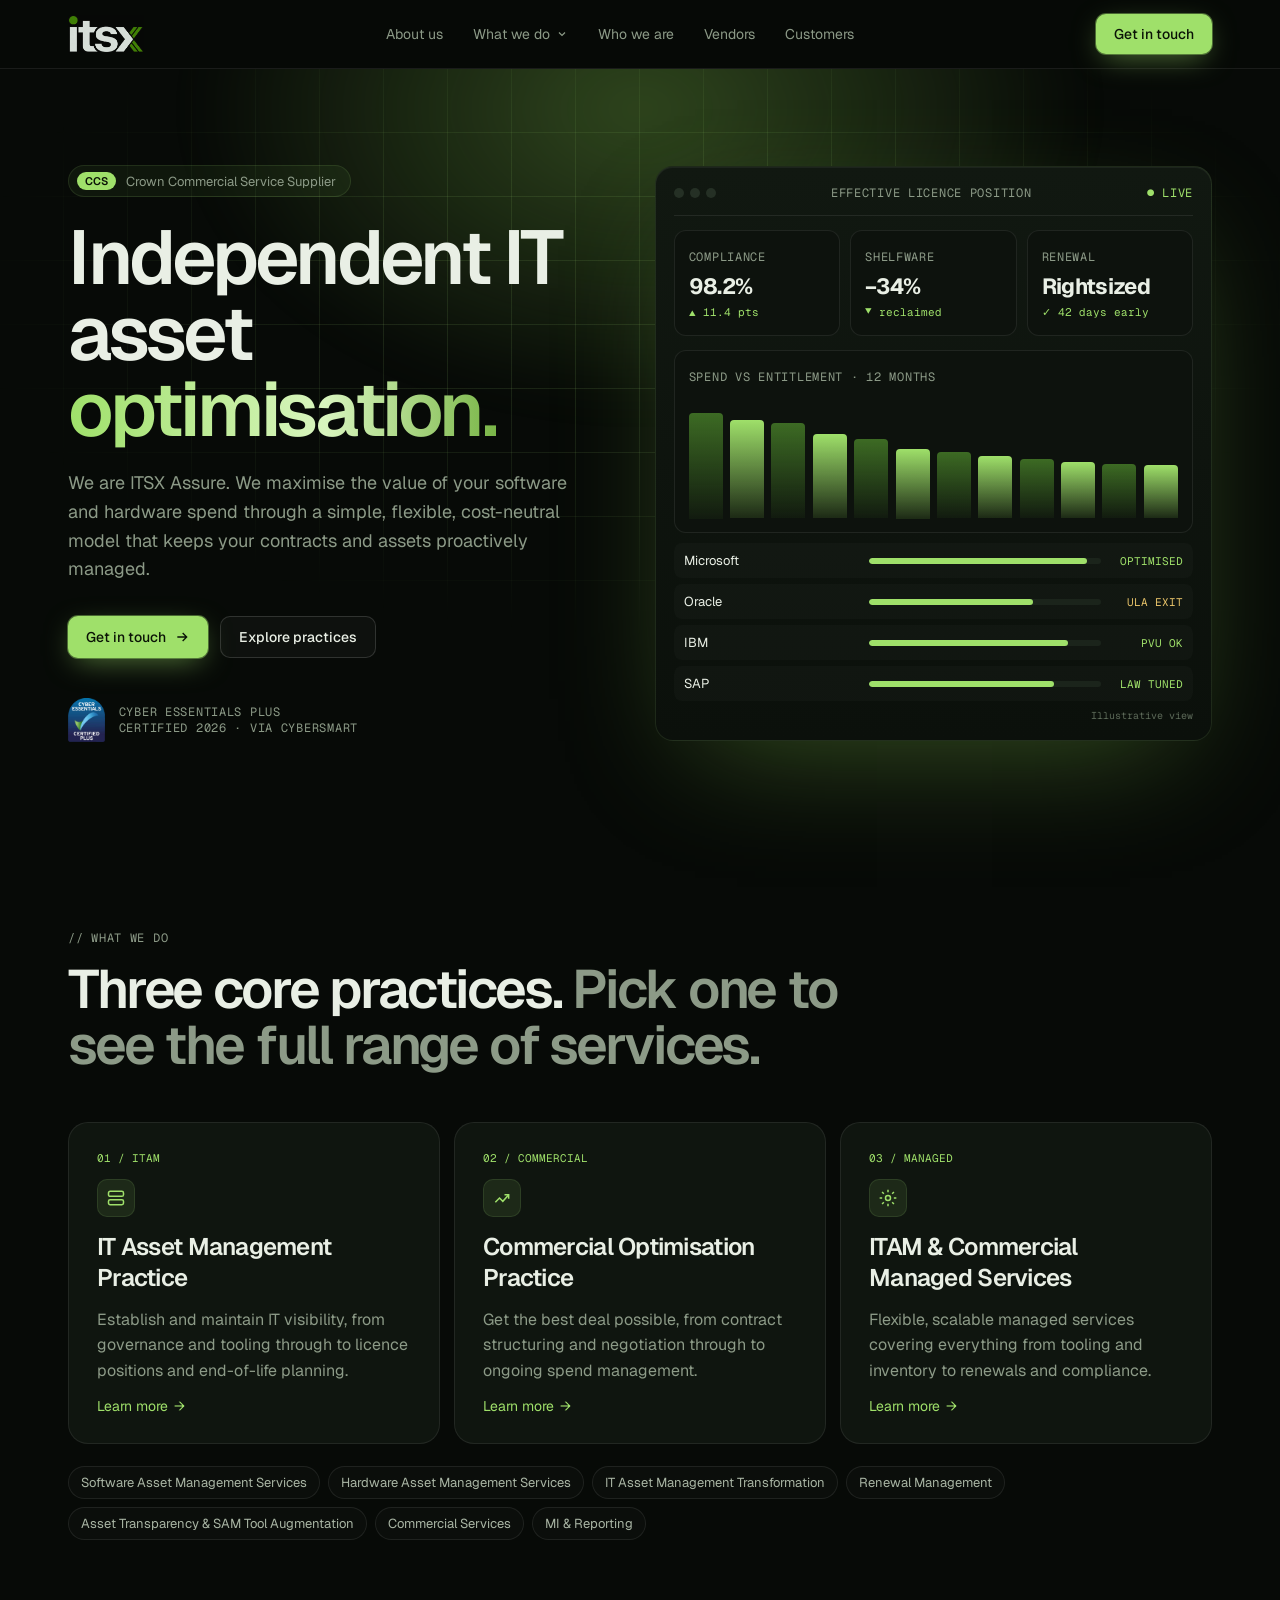
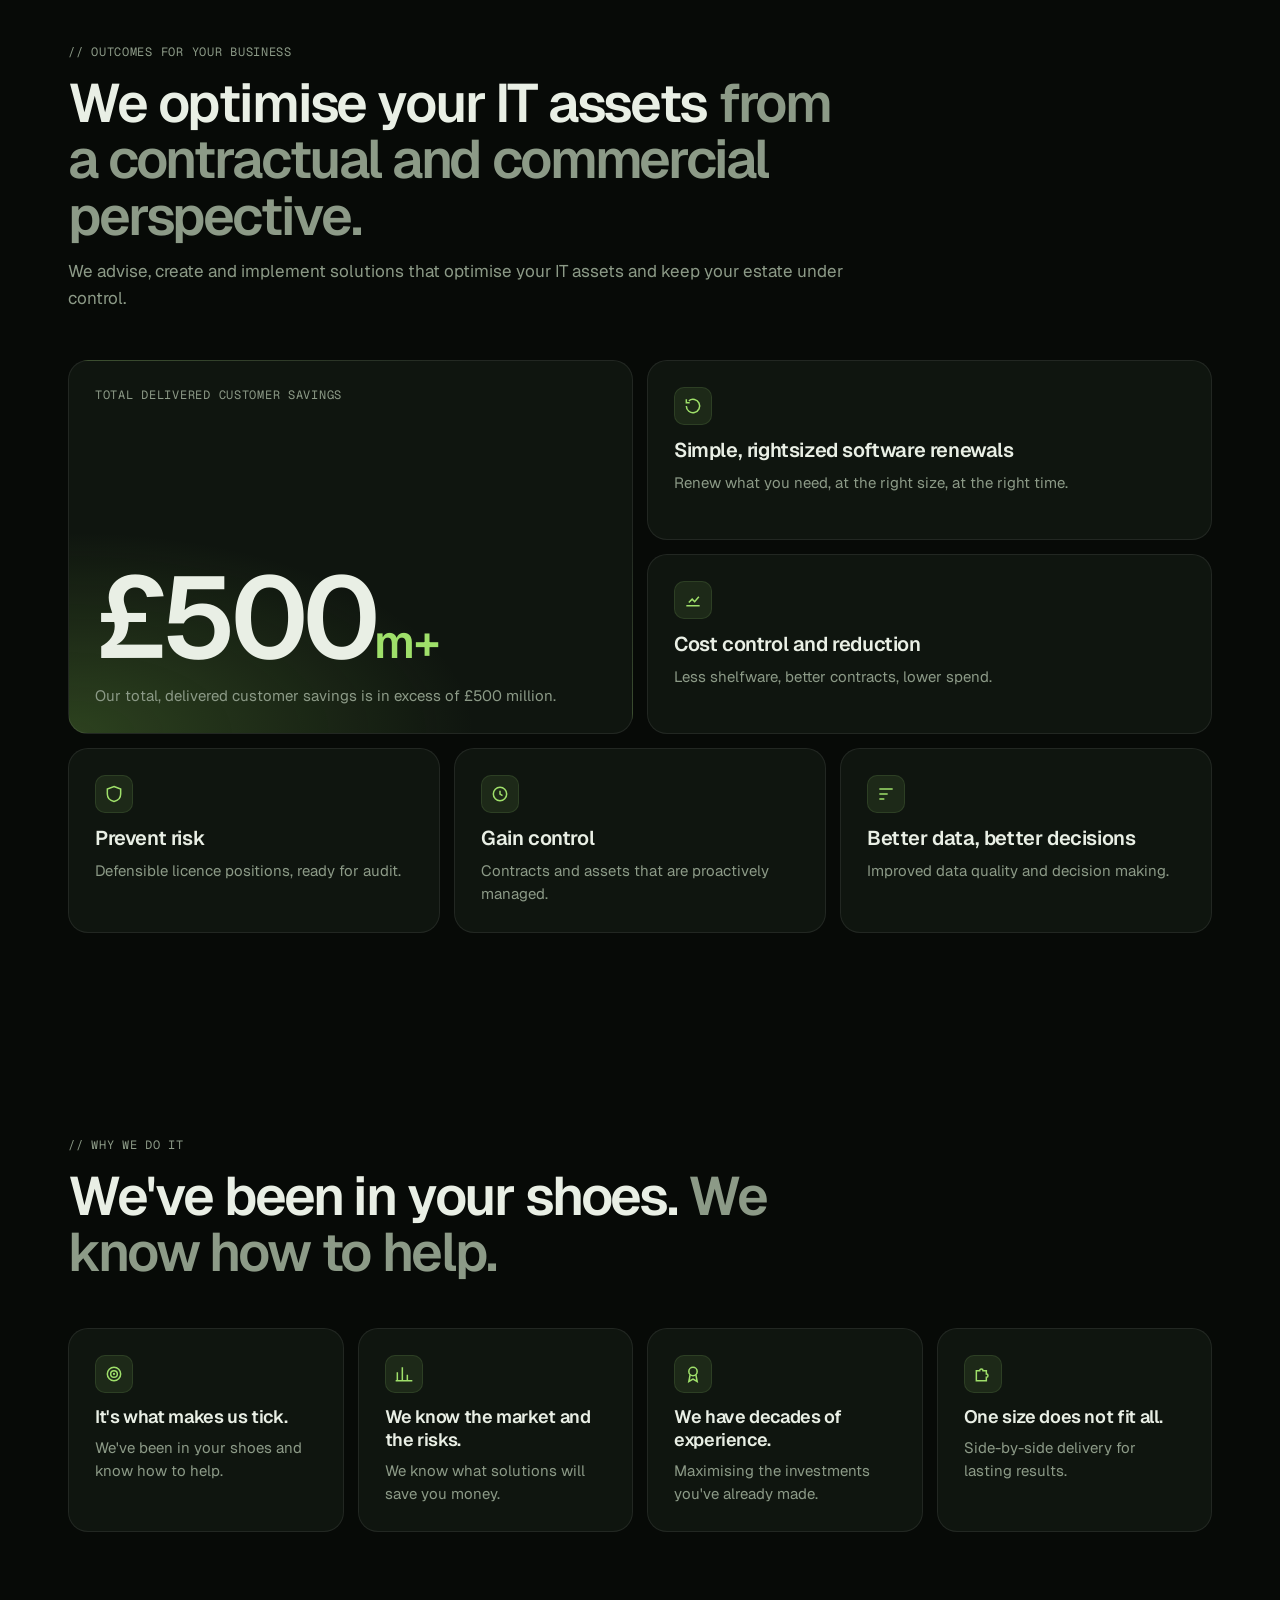
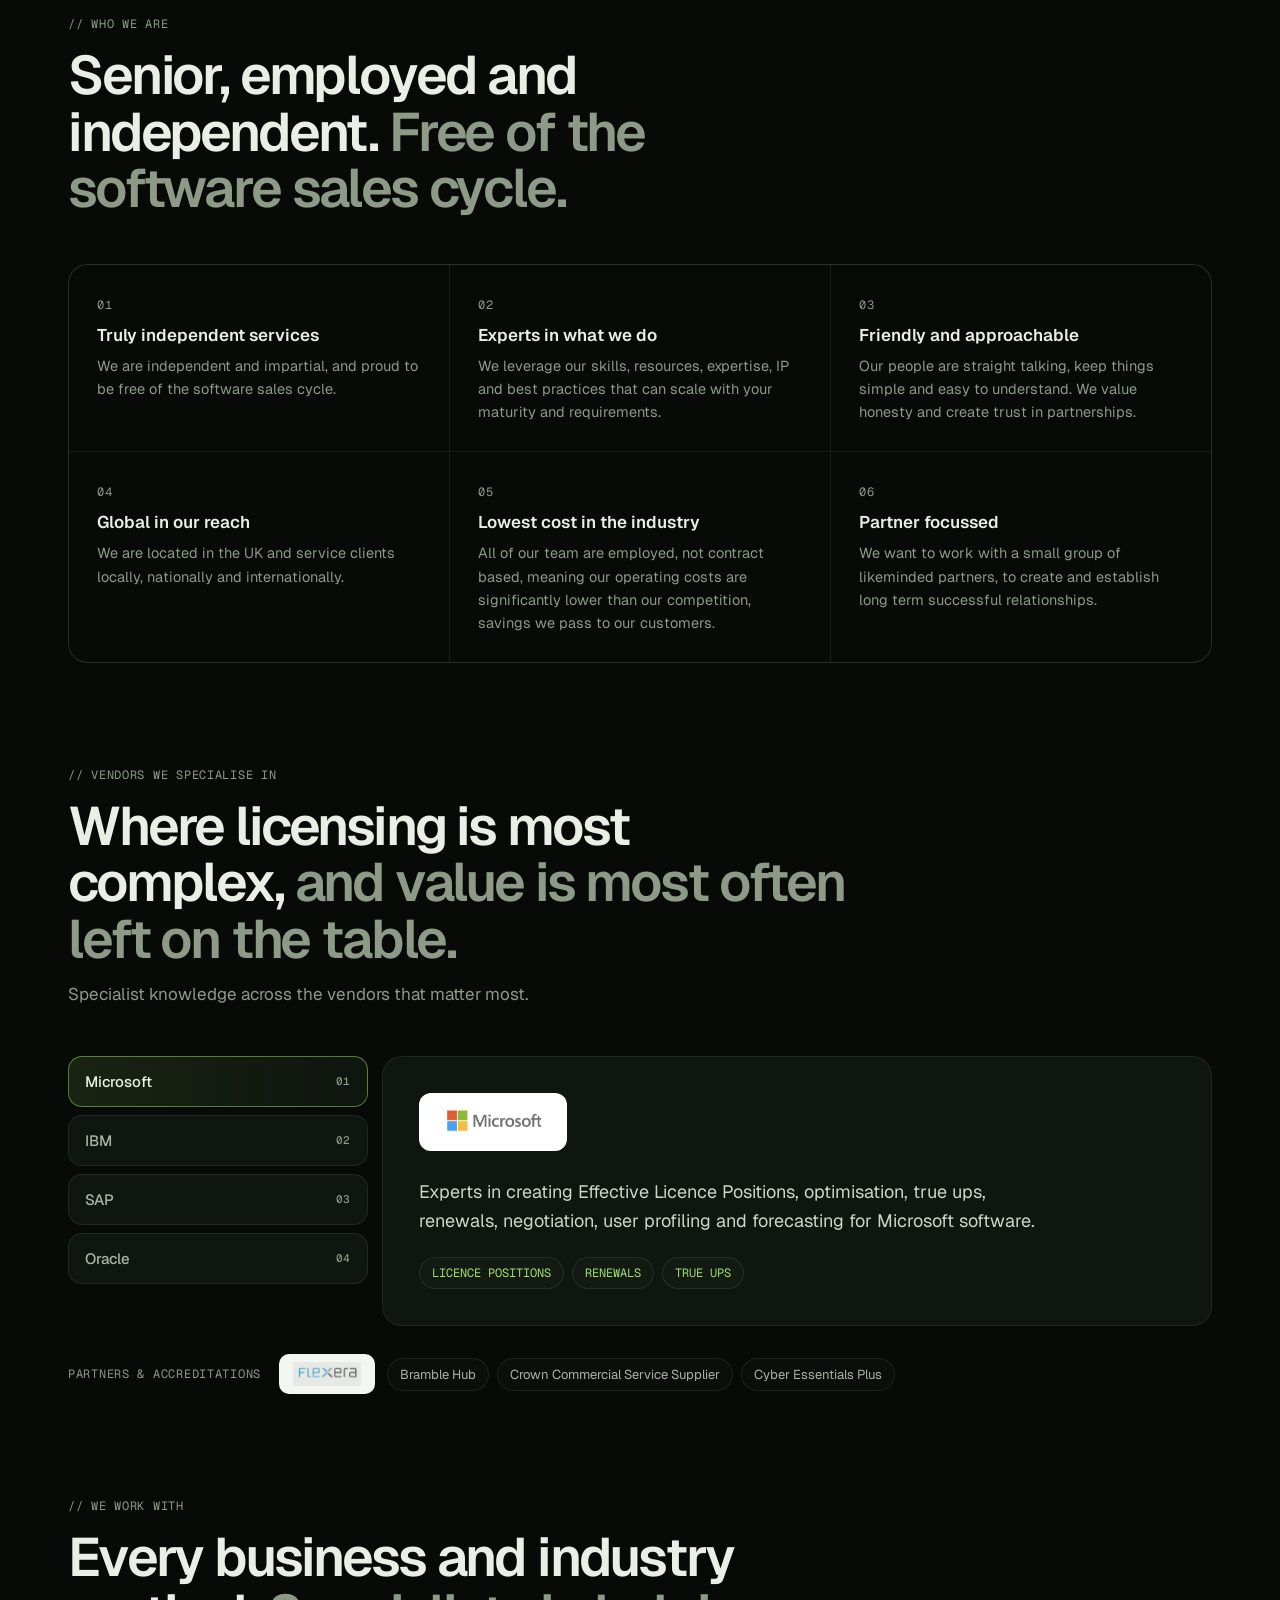
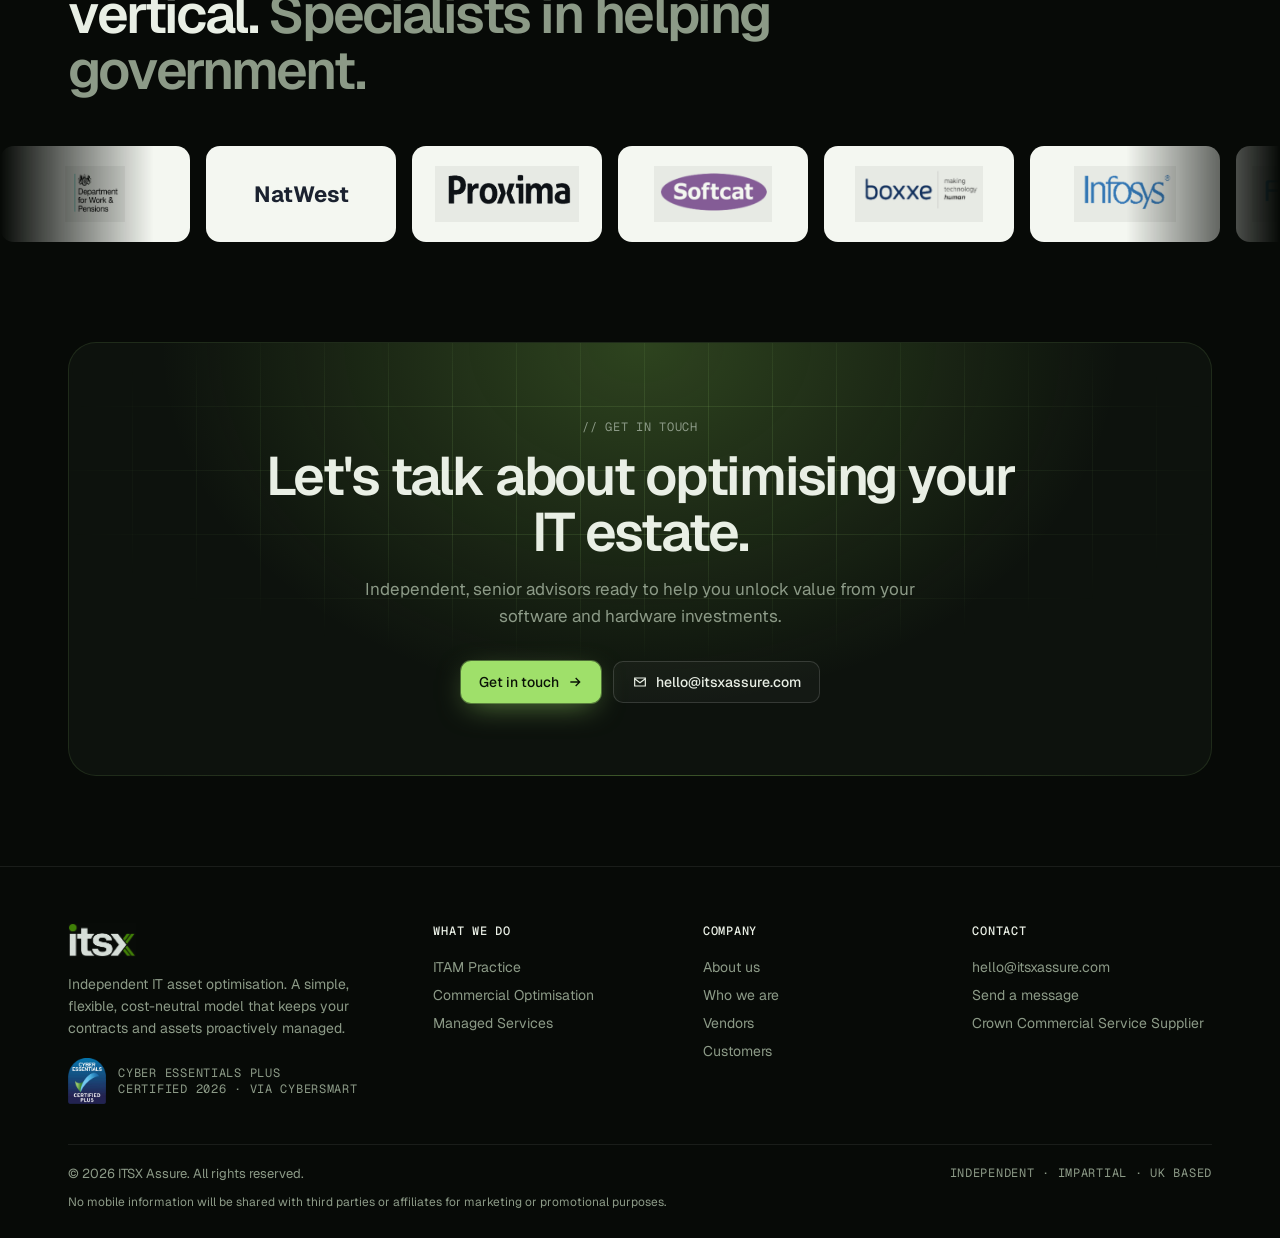
==== index.html @ bea18414 "Initial commit: ITSX Assure Console-themed website Static site (home, Commercial Optimisation, ITAM " ====
<!DOCTYPE html>
<html lang="en">
<head>
<meta charset="utf-8">
<meta name="viewport" content="width=device-width, initial-scale=1">
<title>ITSX Assure | Independent IT asset optimisation</title>
<meta name="description" content="ITSX Assure maximises the value of your software and hardware spend through a simple, flexible, cost-neutral model.">
<meta name="theme-color" content="#070a07">
<link rel="icon" type="image/png" href="assets/favicon.png">
<link rel="preconnect" href="https://fonts.googleapis.com">
<link rel="preconnect" href="https://fonts.gstatic.com" crossorigin>
<link href="https://fonts.googleapis.com/css2?family=Geist:wght@300;400;500;600;700&family=Geist+Mono:wght@400;500&display=swap" rel="stylesheet">
<link rel="stylesheet" href="styles.css">
<script src="site.js"></script>
</head>
<body>
<header class="nav"><div class="wrap">
  <a href="index.html" aria-label="ITSX Assure home"><img class="logo-dark" src="assets/itsx-logo.png" alt="ITSX Assure"></a>
  <nav class="menu" aria-label="Main">
    <a href="#about">About us</a>
    <div class="dd"><button aria-haspopup="true">What we do <svg viewBox="0 0 24 24" fill="none" stroke="currentColor" stroke-width="2.4"><path d="m6 9 6 6 6-6"/></svg></button><div class="dd-panel"><a href="itam-practice.html"><div class="ico"><svg viewBox="0 0 24 24" fill="none" stroke="currentColor" stroke-width="1.8"><rect x="3" y="4" width="18" height="6" rx="2"/><rect x="3" y="14" width="18" height="6" rx="2"/><path d="M7 7h.01M7 17h.01"/></svg></div><span><b>IT Asset Management Practice</b><small>Establish and maintain IT visibility, from governance and tooling through to licence positions and end-of-life planning.</small></span></a><a href="commercial-optimisation.html"><div class="ico"><svg viewBox="0 0 24 24" fill="none" stroke="currentColor" stroke-width="1.8"><path d="M4 17l5-5 4 4 7-8"/><path d="M15 8h5v5"/></svg></div><span><b>Commercial Optimisation Practice</b><small>Get the best deal possible, from contract structuring and negotiation through to ongoing spend management.</small></span></a><a href="managed-services.html"><div class="ico"><svg viewBox="0 0 24 24" fill="none" stroke="currentColor" stroke-width="1.8"><circle cx="12" cy="12" r="3"/><path d="M12 2v3M12 19v3M2 12h3M19 12h3M4.9 4.9l2.1 2.1M17 17l2.1 2.1M4.9 19.1L7 17M17 7l2.1-2.1"/></svg></div><span><b>ITAM & Commercial Managed Services</b><small>Flexible, scalable managed services covering everything from tooling and inventory to renewals and compliance.</small></span></a></div></div>
    <a href="#who">Who we are</a>
    <a href="#vendors">Vendors</a>
    <a href="#customers">Customers</a>
  </nav>
  <div class="nav-right">
    <a class="btn btn-primary" href="#contact" data-contact>Get in touch</a>
    <button class="burger" aria-label="Open menu" aria-expanded="false"><svg viewBox="0 0 24 24" fill="none" stroke="currentColor" stroke-width="2"><path d="M4 6h16M4 12h16M4 18h16"/></svg></button>
  </div>
</div>
<div class="mobile-menu">
  <a href="#about">About us</a>
  <a href="#what">What we do</a>
  <a class="sub" href="itam-practice.html">↳ ITAM Practice</a>
  <a class="sub" href="commercial-optimisation.html">↳ Commercial Optimisation</a>
  <a class="sub" href="managed-services.html">↳ Managed Services</a>
  <a href="#who">Who we are</a>
  <a href="#vendors">Vendors</a>
  <a href="#customers">Customers</a>
  <a class="btn btn-primary" href="#contact" data-contact>Get in touch</a>
</div>
</header>

<div class="hero" id="top">
  <div class="backdrop"><div class="glow"></div></div>
  <div class="wrap">
    <div>
      <span class="pill rv"><b>CCS</b> Crown Commercial Service Supplier</span>
      <h1 class="rv">Independent IT asset <span class="grad">optimisation.</span></h1>
      <p class="lede rv">We are ITSX Assure. We maximise the value of your software and hardware spend through a simple, flexible, cost-neutral model that keeps your contracts and assets proactively managed.</p>
      <div class="actions rv"><a class="btn btn-primary" href="#contact" data-contact>Get in touch <svg viewBox="0 0 24 24" fill="none" stroke="currentColor" stroke-width="2"><path d="M5 12h14M13 6l6 6-6 6"/></svg></a><a class="btn btn-ghost" href="#what">Explore practices</a></div>
      <div class="trust rv"><img src="assets/cyber-essentials-plus.png" alt="Cyber Essentials Plus"><span class="mono">Cyber Essentials Plus<br>Certified 2026 · via CyberSmart</span></div>
    </div>
    <div class="dash rv" role="img" aria-label="Illustrative licence position dashboard">
      <div class="dash-top"><div class="dots"><i></i><i></i><i></i></div><span class="mono">Effective licence position</span><span class="mono lime">● live</span></div>
      <div class="kpis">
        <div class="kpi"><span class="mono">Compliance</span><strong>98.2%</strong><em>▲ 11.4 pts</em></div>
        <div class="kpi"><span class="mono">Shelfware</span><strong>−34%</strong><em>▼ reclaimed</em></div>
        <div class="kpi"><span class="mono">Renewal</span><strong>Rightsized</strong><em>✓ 42 days early</em></div>
      </div>
      <div class="chart"><span class="mono">Spend vs entitlement · 12 months</span><div class="bars"><span style="height:88%;animation-delay:0s"></span><span style="height:82%;animation-delay:0.05s"></span><span style="height:79%;animation-delay:0.1s"></span><span style="height:70%;animation-delay:0.15000000000000002s"></span><span style="height:66%;animation-delay:0.2s"></span><span style="height:58%;animation-delay:0.25s"></span><span style="height:55%;animation-delay:0.30000000000000004s"></span><span style="height:52%;animation-delay:0.35000000000000003s"></span><span style="height:49%;animation-delay:0.4s"></span><span style="height:47%;animation-delay:0.45s"></span><span style="height:45%;animation-delay:0.5s"></span><span style="height:44%;animation-delay:0.55s"></span></div></div>
      <div class="rows">
        <div class="row"><span>Microsoft</span><div class="meter"><i style="width:94%"></i></div><span class="st">OPTIMISED</span></div>
        <div class="row"><span>Oracle</span><div class="meter"><i style="width:71%"></i></div><span class="st w">ULA EXIT</span></div>
        <div class="row"><span>IBM</span><div class="meter"><i style="width:86%"></i></div><span class="st">PVU OK</span></div>
        <div class="row"><span>SAP</span><div class="meter"><i style="width:80%"></i></div><span class="st">LAW TUNED</span></div>
      </div>
      <div class="illus">Illustrative view</div>
    </div>
  </div>
</div>

<section id="what"><div class="wrap">
  <div class="sec-title rv"><span class="mono">// What we do</span><h2>Three core practices. <span>Pick one to see the full range of services.</span></h2></div>
  <div class="practices">
    <a class="pr spot rv" href="itam-practice.html"><span class="tag">01 / ITAM</span><div class="ico"><svg viewBox="0 0 24 24" fill="none" stroke="currentColor" stroke-width="1.8"><rect x="3" y="4" width="18" height="6" rx="2"/><rect x="3" y="14" width="18" height="6" rx="2"/><path d="M7 7h.01M7 17h.01"/></svg></div><h3>IT Asset Management Practice</h3><p>Establish and maintain IT visibility, from governance and tooling through to licence positions and end-of-life planning.</p><span class="more">Learn more <i>→</i></span></a>
    <a class="pr spot rv" href="commercial-optimisation.html"><span class="tag">02 / COMMERCIAL</span><div class="ico"><svg viewBox="0 0 24 24" fill="none" stroke="currentColor" stroke-width="1.8"><path d="M4 17l5-5 4 4 7-8"/><path d="M15 8h5v5"/></svg></div><h3>Commercial Optimisation Practice</h3><p>Get the best deal possible, from contract structuring and negotiation through to ongoing spend management.</p><span class="more">Learn more <i>→</i></span></a>
    <a class="pr spot rv" href="managed-services.html"><span class="tag">03 / MANAGED</span><div class="ico"><svg viewBox="0 0 24 24" fill="none" stroke="currentColor" stroke-width="1.8"><circle cx="12" cy="12" r="3"/><path d="M12 2v3M12 19v3M2 12h3M19 12h3M4.9 4.9l2.1 2.1M17 17l2.1 2.1M4.9 19.1L7 17M17 7l2.1-2.1"/></svg></div><h3>ITAM & Commercial Managed Services</h3><p>Flexible, scalable managed services covering everything from tooling and inventory to renewals and compliance.</p><span class="more">Learn more <i>→</i></span></a>
  </div>
  <div class="chips rv"><span>Software Asset Management Services</span><span>Hardware Asset Management Services</span><span>IT Asset Management Transformation</span><span>Renewal Management</span><span>Asset Transparency &amp; SAM Tool Augmentation</span><span>Commercial Services</span><span>MI &amp; Reporting</span></div>
</div></section>

<section id="about" style="padding-top:0"><div class="wrap">
  <div class="sec-title rv"><span class="mono">// Outcomes for your business</span><h2>We optimise your IT assets <span>from a contractual and commercial perspective.</span></h2><p>We advise, create and implement solutions that optimise your IT assets and keep your estate under control.</p></div>
  <div class="bento">
    <div class="b b-big spot rv"><span class="mono">Total delivered customer savings</span><div><div class="counter">£<span data-count="500">500</span><small>m+</small></div><p style="margin-top:14px">Our total, delivered customer savings is in excess of £500 million.</p></div></div>
    <div class="b b-3 spot rv"><div class="ico"><svg viewBox="0 0 24 24" fill="none" stroke="currentColor" stroke-width="1.8"><path d="M4 12a8 8 0 1 0 3-6.2"/><path d="M4 4v4h4"/></svg></div><h3>Simple, rightsized software renewals</h3><p>Renew what you need, at the right size, at the right time.</p></div>
    <div class="b b-3 spot rv"><div class="ico"><svg viewBox="0 0 24 24" fill="none" stroke="currentColor" stroke-width="1.8"><path d="M4 19h16"/><path d="M7 15l4-4 3 3 5-6"/></svg></div><h3>Cost control and reduction</h3><p>Less shelfware, better contracts, lower spend.</p></div>
    <div class="b b-2 spot rv"><div class="ico"><svg viewBox="0 0 24 24" fill="none" stroke="currentColor" stroke-width="1.8"><path d="M12 3l8 3v6c0 5-3.5 8-8 9-4.5-1-8-4-8-9V6z"/></svg></div><h3>Prevent risk</h3><p>Defensible licence positions, ready for audit.</p></div>
    <div class="b b-2 spot rv"><div class="ico"><svg viewBox="0 0 24 24" fill="none" stroke="currentColor" stroke-width="1.8"><circle cx="12" cy="12" r="8"/><path d="M12 8v4l3 2"/></svg></div><h3>Gain control</h3><p>Contracts and assets that are proactively managed.</p></div>
    <div class="b b-2 spot rv"><div class="ico"><svg viewBox="0 0 24 24" fill="none" stroke="currentColor" stroke-width="1.8"><path d="M4 6h16M4 12h10M4 18h6"/></svg></div><h3>Better data, better decisions</h3><p>Improved data quality and decision making.</p></div>
  </div>
</div></section>

<section id="who"><div class="wrap">
  <div class="sec-title rv"><span class="mono">// Why we do it</span><h2>We've been in your shoes. <span>We know how to help.</span></h2></div>
  <div class="why">
    <div class="b spot rv"><div class="ico"><svg viewBox="0 0 24 24" fill="none" stroke="currentColor" stroke-width="1.8"><circle cx="12" cy="12" r="8"/><circle cx="12" cy="12" r="4"/><circle cx="12" cy="12" r=".5"/></svg></div><h3>It's what makes us tick.</h3><p>We've been in your shoes and know how to help.</p></div>
    <div class="b spot rv"><div class="ico"><svg viewBox="0 0 24 24" fill="none" stroke="currentColor" stroke-width="1.8"><path d="M4 20V10M10 20V4M16 20v-7M22 20H2"/></svg></div><h3>We know the market and the risks.</h3><p>We know what solutions will save you money.</p></div>
    <div class="b spot rv"><div class="ico"><svg viewBox="0 0 24 24" fill="none" stroke="currentColor" stroke-width="1.8"><circle cx="12" cy="9" r="5"/><path d="M8.5 13 7 21l5-3 5 3-1.5-8"/></svg></div><h3>We have decades of experience.</h3><p>Maximising the investments you've already made.</p></div>
    <div class="b spot rv"><div class="ico"><svg viewBox="0 0 24 24" fill="none" stroke="currentColor" stroke-width="1.8"><path d="M4 8h4a2 2 0 1 1 4 0h4v4a2 2 0 1 1 0 4v4H4z"/></svg></div><h3>One size does not fit all.</h3><p>Side-by-side delivery for lasting results.</p></div>
  </div>
  <div class="sec-title rv" style="margin-top:80px"><span class="mono">// Who we are</span><h2>Senior, employed and independent. <span>Free of the software sales cycle.</span></h2></div>
  <div class="who rv">
    <div><span class="mono">01</span><h3>Truly independent services</h3><p>We are independent and impartial, and proud to be free of the software sales cycle.</p></div>
    <div><span class="mono">02</span><h3>Experts in what we do</h3><p>We leverage our skills, resources, expertise, IP and best practices that can scale with your maturity and requirements.</p></div>
    <div><span class="mono">03</span><h3>Friendly and approachable</h3><p>Our people are straight talking, keep things simple and easy to understand. We value honesty and create trust in partnerships.</p></div>
    <div><span class="mono">04</span><h3>Global in our reach</h3><p>We are located in the UK and service clients locally, nationally and internationally.</p></div>
    <div><span class="mono">05</span><h3>Lowest cost in the industry</h3><p>All of our team are employed, not contract based, meaning our operating costs are significantly lower than our competition, savings we pass to our customers.</p></div>
    <div><span class="mono">06</span><h3>Partner focussed</h3><p>We want to work with a small group of likeminded partners, to create and establish long term successful relationships.</p></div>
  </div>
</div></section>

<section id="vendors" style="padding-top:0"><div class="wrap">
  <div class="sec-title rv"><span class="mono">// Vendors we specialise in</span><h2>Where licensing is most complex, <span>and value is most often left on the table.</span></h2><p>Specialist knowledge across the vendors that matter most.</p></div>
  <div class="tabs rv" data-tabs>
    <div class="tablist" role="tablist" aria-label="Vendors">
      <button class="tab" role="tab" aria-selected="true" tabindex="0" data-t="v-ms">Microsoft <span class="mono">01</span></button>
      <button class="tab" role="tab" aria-selected="false" tabindex="-1" data-t="v-ibm">IBM <span class="mono">02</span></button>
      <button class="tab" role="tab" aria-selected="false" tabindex="-1" data-t="v-sap">SAP <span class="mono">03</span></button>
      <button class="tab" role="tab" aria-selected="false" tabindex="-1" data-t="v-ora">Oracle <span class="mono">04</span></button>
    </div>
    <div>
      <div class="panel on" id="v-ms" role="tabpanel"><div class="vlogo"><img src="assets/logo-microsoft.png" alt="Microsoft"></div><p style="margin-top:22px">Experts in creating Effective Licence Positions, optimisation, true ups, renewals, negotiation, user profiling and forecasting for Microsoft software.</p><div class="chips code"><span>LICENCE POSITIONS</span><span>RENEWALS</span><span>TRUE UPS</span></div></div>
      <div class="panel" id="v-ibm" role="tabpanel"><div class="vlogo"><img src="assets/logo-ibm.png" alt="IBM"></div><p style="margin-top:22px">Renewals, ELA extensions, optimisations, licence positions and PVU / ILMT config &amp; bundling, backed by an ex-senior global IBM sales leader on staff.</p><div class="chips code"><span>RENEWALS</span><span>PVU / ILMT</span><span>LICENCE POSITIONS</span></div></div>
      <div class="panel" id="v-sap" role="tabpanel"><div class="vlogo"><img src="assets/logo-sap.png" alt="SAP"></div><p style="margin-top:22px">Yearly LAW tune up, manual and toolset based approaches, spend and deployment optimisation and user transaction profiling.</p><div class="chips code"><span>LAW TUNE UP</span><span>DEPLOYMENT OPTIMISATION</span></div></div>
      <div class="panel" id="v-ora" role="tabpanel"><div class="vlogo"><img src="assets/logo-oracle.png" alt="Oracle"></div><p style="margin-top:22px">Skilled across all Oracle products, not just databases. Script and toolset based collection options, as well as ULA exit planning and risk mitigation.</p><div class="chips code"><span>ULA EXIT PLANNING</span><span>RISK MITIGATION</span></div></div>
    </div>
  </div>
  <div class="partners rv"><span class="mono" style="margin-right:6px">Partners &amp; accreditations</span><span class="logo-chip"><img src="assets/cust-flexera.png" alt="Flexera"></span><span class="chips" style="margin:0"><span>Bramble Hub</span><span>Crown Commercial Service Supplier</span><span>Cyber Essentials Plus</span></span></div>
</div></section>

<section id="customers" style="padding-top:0">
  <div class="wrap"><div class="sec-title rv"><span class="mono">// We work with</span><h2>Every business and industry vertical. <span>Specialists in helping government.</span></h2></div></div>
  <div class="marquee" aria-label="Customers"><div class="mtrack"><div><img src="assets/cust-dwp.png" alt="DWP"></div><div><span class="word">NatWest</span></div><div><img src="assets/cust-proxima.png" alt="Proxima"></div><div><img src="assets/cust-softcat.png" alt="Softcat"></div><div><img src="assets/cust-boxxe.png" alt="Boxxe"></div><div><img src="assets/cust-infosys.png" alt="Infosys"></div><div><img src="assets/cust-flexera.png" alt="Flexera"></div><div><img src="assets/cust-dwp.png" alt=""></div><div><span class="word">NatWest</span></div><div><img src="assets/cust-proxima.png" alt=""></div><div><img src="assets/cust-softcat.png" alt=""></div><div><img src="assets/cust-boxxe.png" alt=""></div><div><img src="assets/cust-infosys.png" alt=""></div><div><img src="assets/cust-flexera.png" alt=""></div></div></div>
</section>

<div class="wrap"><div class="cta rv" id="contact">
  <div class="backdrop"></div>
  <div style="position:relative">
    <span class="mono">// Get in touch</span>
    <h2>Let's talk about optimising your IT estate.</h2>
    <p>Independent, senior advisors ready to help you unlock value from your software and hardware investments.</p>
    <div class="actions"><a class="btn btn-primary" href="#contact" data-contact>Get in touch <svg viewBox="0 0 24 24" fill="none" stroke="currentColor" stroke-width="2"><path d="M5 12h14M13 6l6 6-6 6"/></svg></a><a class="btn btn-ghost" href="mailto:hello@itsxassure.com"><svg viewBox="0 0 24 24" fill="none" stroke="currentColor" stroke-width="1.8"><path d="M4 6h16v12H4z"/><path d="m4 7 8 6 8-6"/></svg> hello@itsxassure.com</a></div>
  </div>
</div></div>
<footer><div class="wrap">
  <div class="foot">
    <div>
      <img class="logo-dark" src="assets/itsx-logo.png" alt="ITSX Assure" style="height:34px">
      <p>Independent IT asset optimisation. A simple, flexible, cost-neutral model that keeps your contracts and assets proactively managed.</p>
      <div class="cep"><img src="assets/cyber-essentials-plus.png" alt="Cyber Essentials Plus"><span class="mono">Cyber Essentials Plus<br>Certified 2026 · via CyberSmart</span></div>
    </div>
    <div><h4>What we do</h4><a href="itam-practice.html">ITAM Practice</a><a href="commercial-optimisation.html">Commercial Optimisation</a><a href="managed-services.html">Managed Services</a></div>
    <div><h4>Company</h4><a href="#about">About us</a><a href="#who">Who we are</a><a href="#vendors">Vendors</a><a href="#customers">Customers</a></div>
    <div><h4>Contact</h4><a href="mailto:hello@itsxassure.com">hello@itsxassure.com</a><a href="#contact" data-contact>Send a message</a><span style="display:block;padding:5px 0">Crown Commercial Service Supplier</span></div>
  </div>
  <div class="foot-bottom"><span>© 2026 ITSX Assure. All rights reserved.</span><span class="mono">Independent · Impartial · UK based</span></div>
  <p class="foot-note">No mobile information will be shared with third parties or affiliates for marketing or promotional purposes.</p>
</div></footer>

<div class="modal" id="contact-modal" role="dialog" aria-modal="true" aria-labelledby="contact-title">
  <div class="modal-box">
    <button class="x" data-close aria-label="Close">×</button>
    <span class="mono">// Get in touch</span>
    <h3 id="contact-title">Send us a message</h3>
    <p>We'll reply from hello@itsxassure.com.</p>
    <form novalidate>
      <label class="field"><span>Name</span><input name="name" type="text" autocomplete="name" required></label>
      <label class="field"><span>Email</span><input name="email" type="email" autocomplete="email" required></label>
      <label class="field"><span>Message</span><textarea name="message" required></textarea></label>
      <p class="form-error">Something went wrong sending your message. Please try again, or email us directly at <a href="mailto:hello@itsxassure.com">hello@itsxassure.com</a>.</p>
      <button class="btn btn-primary" type="submit" style="width:100%;justify-content:center;padding:14px">Send message</button>
    </form>
    <div class="sent"><div class="tick">✓</div><h3>Message sent</h3><p>Thanks, we've received your message and will reply from hello@itsxassure.com shortly.</p><button class="btn btn-ghost" data-close>Close</button></div>
  </div>
</div>
</body>
</html>
---- styles.css ----
/* ITSX Assure — Console theme */
:root{
  --bg:#070a07; --bg-2:#0d120d; --card:#0f150f; --card-2:#121a12;
  --line:rgba(160,220,120,.12); --line-2:rgba(255,255,255,.08); --line-3:rgba(255,255,255,.14);
  --text:#e9efe5; --muted:#8c9a87; --muted-2:#a9b5a4; --lime:#9fe06a; --green:#7ab648; --deep:#3d6b24; --amber:#e9c46a;
  --sans:'Geist',system-ui,sans-serif; --mono:'Geist Mono',ui-monospace,monospace;
  --radius:20px;
}
*{box-sizing:border-box}
html{scroll-behavior:smooth;scroll-padding-top:84px}
body{margin:0;background:var(--bg);color:var(--text);font-family:var(--sans);-webkit-font-smoothing:antialiased;overflow-x:hidden}
a{color:inherit;text-decoration:none}
img{max-width:100%}
button{font:inherit;color:inherit}
:focus-visible{outline:2px solid var(--lime);outline-offset:3px;border-radius:6px}
.wrap{max-width:1200px;margin:0 auto;padding:0 28px}
.mono{font-family:var(--mono);font-size:12px;letter-spacing:.06em;text-transform:uppercase;color:var(--muted)}
.lime{color:var(--lime)}
.logo-dark{height:38px;width:auto;display:block;filter:invert(1) hue-rotate(180deg) saturate(1.3);mix-blend-mode:screen}

/* ---------- backdrop ---------- */
.backdrop{position:absolute;inset:0;pointer-events:none;overflow:hidden;z-index:0}
.backdrop::before{content:"";position:absolute;inset:-1px;background-image:linear-gradient(var(--line) 1px,transparent 1px),linear-gradient(90deg,var(--line) 1px,transparent 1px);background-size:64px 64px;mask-image:radial-gradient(ellipse 70% 60% at 50% 30%,#000 30%,transparent 75%);-webkit-mask-image:radial-gradient(ellipse 70% 60% at 50% 30%,#000 30%,transparent 75%)}
.glow{position:absolute;width:900px;height:600px;left:50%;top:-260px;transform:translateX(-50%);background:radial-gradient(closest-side,rgba(122,182,72,.35),transparent);filter:blur(20px)}

/* ---------- nav ---------- */
header.nav{position:sticky;top:0;z-index:60;backdrop-filter:blur(14px);-webkit-backdrop-filter:blur(14px);background:rgba(7,10,7,.72);border-bottom:1px solid var(--line-2)}
header.nav .wrap{display:flex;align-items:center;justify-content:space-between;height:68px;gap:20px}
.menu{display:flex;gap:4px;font-size:14px;color:var(--muted);align-items:center}
.menu>a,.dd>button{padding:8px 13px;border-radius:9px;transition:.2s;background:none;border:0;cursor:pointer;color:var(--muted);font-size:14px;display:flex;align-items:center;gap:6px}
.menu>a:hover,.dd>button:hover,.menu>a.active,.dd.active>button{color:var(--text);background:rgba(255,255,255,.04)}
.dd{position:relative}
.dd>button svg{width:12px;height:12px;transition:transform .2s}
.dd:hover>button svg,.dd:focus-within>button svg{transform:rotate(180deg)}
.dd-panel{position:absolute;top:calc(100% + 8px);left:50%;transform:translate(-50%,6px);width:360px;background:#0c120c;border:1px solid var(--line-3);border-radius:16px;padding:8px;opacity:0;visibility:hidden;transition:.2s;box-shadow:0 30px 60px -20px rgba(0,0,0,.7)}
.dd-panel::before{content:"";position:absolute;left:0;right:0;top:-10px;height:10px}
.dd:hover .dd-panel,.dd:focus-within .dd-panel{opacity:1;visibility:visible;transform:translate(-50%,0)}
.dd-panel a{display:flex;gap:12px;padding:12px;border-radius:10px;transition:.15s}
.dd-panel a:hover{background:rgba(159,224,106,.07)}
.dd-panel b{display:block;color:var(--text);font-weight:500;font-size:14px}
.dd-panel small{display:block;color:var(--muted);font-size:12.5px;line-height:1.45;margin-top:3px}
.dd-panel .ico{flex:0 0 auto}
.nav-right{display:flex;gap:10px;align-items:center}
.burger{display:none;width:42px;height:42px;border-radius:10px;border:1px solid var(--line-3);background:rgba(255,255,255,.03);cursor:pointer;place-items:center}
.burger svg{width:20px;height:20px}
.mobile-menu{display:none;border-top:1px solid var(--line-2);padding:10px 16px 18px}
.mobile-menu a{display:block;padding:13px 6px;border-bottom:1px solid var(--line-2);color:var(--muted-2)}
.mobile-menu a.sub{padding-left:20px;font-size:14px}
.mobile-menu .btn{margin-top:14px;width:100%;justify-content:center;border-bottom:0}
header.nav.open .mobile-menu{display:block}

/* ---------- buttons ---------- */
.btn{display:inline-flex;align-items:center;gap:8px;padding:11px 18px;border-radius:10px;font-weight:500;font-size:14px;transition:.2s;cursor:pointer;border:0}
.btn-primary{background:var(--lime);color:#0a1206;box-shadow:0 0 0 1px rgba(159,224,106,.4),0 8px 30px -8px rgba(159,224,106,.6)}
.btn-primary:hover{background:#b6f087}
.btn-ghost{border:1px solid var(--line-3);background:rgba(255,255,255,.03);color:var(--text)}
.btn-ghost:hover{border-color:rgba(159,224,106,.5)}
.btn svg{width:16px;height:16px}

/* ---------- hero ---------- */
.hero{position:relative;padding:96px 0 84px}
.hero .wrap{position:relative;z-index:1;display:grid;grid-template-columns:1fr 1.05fr;gap:56px;align-items:center}
.hero .wrap>*{min-width:0}
.pill{display:inline-flex;align-items:center;gap:10px;border:1px solid var(--line);background:rgba(159,224,106,.06);border-radius:99px;padding:6px 14px 6px 8px;font-size:13px;color:var(--muted)}
.pill b{background:var(--lime);color:#0a1206;border-radius:99px;padding:2px 8px;font-size:11px;font-weight:600}
h1{font-size:clamp(42px,6vw,76px);line-height:1;letter-spacing:-.045em;font-weight:600;margin:22px 0 22px}
.grad{background:linear-gradient(90deg,var(--lime),#d8f5be 60%,var(--green));-webkit-background-clip:text;background-clip:text;color:transparent}
.lede{font-size:18px;line-height:1.6;color:var(--muted);max-width:540px;margin:0 0 32px}
.actions{display:flex;gap:12px;flex-wrap:wrap}
.trust{display:flex;gap:14px;align-items:center;margin-top:40px;flex-wrap:wrap}
.trust img{height:44px}
.crumbs{display:flex;gap:8px;align-items:center;font-family:var(--mono);font-size:12px;color:var(--muted);text-transform:uppercase;letter-spacing:.06em}
.crumbs a:hover{color:var(--lime)}
.crumbs span{opacity:.5}

/* ---------- dashboard / panel mock ---------- */
.dash{background:linear-gradient(180deg,#111811,#0b100b);border:1px solid var(--line);border-radius:18px;padding:18px;box-shadow:0 40px 120px -40px rgba(122,182,72,.45),inset 0 1px 0 rgba(255,255,255,.05);transform:perspective(1400px) rotateY(-6deg) rotateX(3deg);transition:transform .6s}
.dash:hover{transform:none}
.dash-top{display:flex;align-items:center;justify-content:space-between;gap:10px;padding-bottom:14px;border-bottom:1px solid var(--line-2)}
.dots{display:flex;gap:6px} .dots i{width:10px;height:10px;border-radius:50%;background:#253025}
.kpis{display:grid;grid-template-columns:repeat(3,1fr);gap:10px;margin:14px 0}
.kpi{background:var(--bg-2);border:1px solid var(--line-2);border-radius:12px;padding:14px;min-width:0}
.kpi strong{display:block;font-size:22px;letter-spacing:-.03em;margin-top:6px}
.kpi em{font-style:normal;font-family:var(--mono);font-size:11px;color:var(--lime)}
.chart{background:var(--bg-2);border:1px solid var(--line-2);border-radius:12px;padding:14px}
.bars{display:flex;align-items:flex-end;gap:7px;height:120px;margin-top:12px}
.bars span{flex:1;border-radius:4px 4px 0 0;background:linear-gradient(180deg,var(--lime),rgba(122,182,72,.15));transform-origin:bottom;animation:grow 1.4s cubic-bezier(.2,.8,.2,1) both}
.bars span:nth-child(odd){background:linear-gradient(180deg,#3d6b24,rgba(61,107,36,.1))}
@keyframes grow{from{transform:scaleY(0)}}
.rows{margin-top:10px;display:grid;gap:6px}
.row{display:grid;grid-template-columns:minmax(80px,1.2fr) 1.6fr minmax(70px,auto);gap:12px;align-items:center;font-size:13px;padding:9px 10px;border-radius:8px;background:rgba(255,255,255,.02)}
.meter{height:6px;border-radius:9px;background:#1b241b;overflow:hidden} .meter i{display:block;height:100%;background:var(--lime);border-radius:9px;transform-origin:left;animation:fill 1.6s cubic-bezier(.2,.8,.2,1) both}
@keyframes fill{from{transform:scaleX(0)}}
.st{font-family:var(--mono);font-size:11px;text-align:right;color:var(--lime)} .st.w{color:var(--amber)}
.illus{font-family:var(--mono);font-size:10px;color:#5d6a59;text-align:right;margin-top:8px}

/* ---------- sections ---------- */
section{padding:100px 0;position:relative}
.sec-title{max-width:780px;margin-bottom:48px}
h2{font-size:clamp(32px,4.4vw,54px);letter-spacing:-.04em;line-height:1.04;font-weight:600;margin:14px 0 14px}
h2 span{color:var(--muted)}
.sec-title p{color:var(--muted);font-size:17px;line-height:1.6;margin:0}

/* bento */
.bento{display:grid;grid-template-columns:repeat(6,1fr);grid-auto-rows:minmax(180px,auto);gap:14px}
.b{position:relative;background:var(--card);border:1px solid var(--line-2);border-radius:var(--radius);padding:26px;overflow:hidden;transition:border-color .3s}
.b:hover{border-color:rgba(159,224,106,.35)}
.spot::after{content:"";position:absolute;inset:0;background:radial-gradient(400px circle at var(--mx,50%) var(--my,0%),rgba(159,224,106,.10),transparent 40%);opacity:0;transition:opacity .3s;pointer-events:none}
.spot:hover::after{opacity:1}
.b h3{font-size:20px;font-weight:600;letter-spacing:-.02em;margin:12px 0 8px}
.b p{color:var(--muted);line-height:1.55;margin:0;font-size:15px}
.b-big{grid-column:span 3;grid-row:span 2;display:flex;flex-direction:column;justify-content:space-between;background:radial-gradient(120% 90% at 0% 100%,rgba(122,182,72,.28),transparent 60%),var(--card)}
.counter{font-size:clamp(64px,9vw,120px);font-weight:600;letter-spacing:-.06em;line-height:.9}
.counter small{font-size:.4em;color:var(--lime);letter-spacing:-.02em}
.b-3{grid-column:span 3} .b-2{grid-column:span 2}
.ico{width:38px;height:38px;border-radius:10px;display:grid;place-items:center;background:rgba(159,224,106,.1);border:1px solid var(--line);color:var(--lime);flex:0 0 auto}
.ico svg{width:20px;height:20px}

/* practice cards */
.practices{display:grid;grid-template-columns:repeat(3,1fr);gap:14px}
.pr{position:relative;overflow:hidden;background:var(--card);border:1px solid var(--line-2);border-radius:var(--radius);padding:28px;display:flex;flex-direction:column;gap:14px;min-height:300px;transition:.3s}
.pr:hover{transform:translateY(-4px);border-color:rgba(159,224,106,.4);background:linear-gradient(180deg,rgba(159,224,106,.07),var(--card))}
.pr .tag{font-family:var(--mono);font-size:11px;color:var(--lime)}
.pr h3{font-size:24px;letter-spacing:-.03em;margin:0;font-weight:600}
.pr p{color:var(--muted);line-height:1.6;margin:0;flex:1}
.pr .more{font-size:14px;color:var(--lime);display:flex;align-items:center;gap:6px}
.pr .more i{font-style:normal;transition:transform .2s} .pr:hover .more i{transform:translateX(4px)}
.pr.current{border-color:rgba(159,224,106,.5)}
.chips{display:flex;flex-wrap:wrap;gap:8px;margin-top:22px}
.chips span{font-size:13px;padding:7px 12px;border-radius:99px;border:1px solid var(--line-2);color:var(--muted-2);background:rgba(255,255,255,.02)}
.chips.code span{color:var(--lime);border-color:var(--line);font-family:var(--mono);font-size:12px}

/* tabs (vendors + explorers) */
.tabs{display:grid;grid-template-columns:300px 1fr;gap:14px;align-items:start}
.tablist{display:flex;flex-direction:column;gap:8px}
.tab{all:unset;box-sizing:border-box;cursor:pointer;display:flex;align-items:center;gap:12px;padding:15px 16px;border-radius:14px;border:1px solid var(--line-2);background:var(--card);font-weight:500;font-size:15px;transition:.2s;color:var(--muted-2)}
.tab:hover{color:var(--text);border-color:var(--line-3)}
.tab .mono{margin-left:auto;font-size:11px}
.tab .emo{width:34px;height:34px;border-radius:10px;display:grid;place-items:center;background:rgba(255,255,255,.04);font-size:16px;flex:0 0 auto}
.tab[aria-selected="true"]{color:var(--text);border-color:rgba(159,224,106,.5);background:linear-gradient(90deg,rgba(159,224,106,.12),var(--card))}
.tab[aria-selected="true"] .emo{background:rgba(159,224,106,.18)}
.tab:focus-visible{outline:2px solid var(--lime);outline-offset:2px}
.panel{background:var(--card);border:1px solid var(--line-2);border-radius:var(--radius);padding:36px;display:none;min-height:100%}
.panel.on{display:block;animation:fade .4s}
@keyframes fade{from{opacity:0;transform:translateY(6px)}}
.panel h3{font-size:clamp(24px,2.6vw,32px);letter-spacing:-.03em;margin:16px 0 12px;font-weight:600}
.panel p{font-size:18px;line-height:1.6;color:#cdd6c8;max-width:640px;margin:0}
.vlogo{background:#fff;border-radius:12px;padding:12px 18px;display:inline-block}
.vlogo img{height:34px;display:block}

/* explorer block (subpages) */
.explorer{border:1px solid var(--line-2);border-radius:28px;padding:34px;background:linear-gradient(180deg,rgba(255,255,255,.015),transparent)}
.explorer+.explorer{margin-top:22px}
.ex-head{display:flex;align-items:flex-start;justify-content:space-between;gap:24px;margin-bottom:26px;flex-wrap:wrap}
.ex-head h2{font-size:clamp(28px,3.2vw,40px);margin:10px 0 6px}
.ex-head p{color:var(--muted);margin:0}
.ex-num{font-family:var(--mono);font-size:56px;line-height:1;color:rgba(159,224,106,.18);font-weight:500}
.included{margin-top:26px;padding-top:22px;border-top:1px dashed var(--line-3)}
.included .chips{margin-top:12px}
.panel .ico-lg{width:54px;height:54px;border-radius:14px;display:grid;place-items:center;font-size:26px;background:rgba(159,224,106,.1);border:1px solid var(--line)}
.panel .step{display:flex;gap:6px;margin-top:28px}
.panel .step i{height:4px;flex:1;border-radius:4px;background:#1d271d}
.panel .step i.on{background:var(--lime)}

/* sub-hero map card */
.map{background:linear-gradient(180deg,#111811,#0b100b);border:1px solid var(--line);border-radius:18px;padding:18px;box-shadow:0 40px 120px -40px rgba(122,182,72,.45)}
.map-item{display:flex;align-items:center;gap:14px;padding:16px;border-radius:12px;background:var(--bg-2);border:1px solid var(--line-2);margin-top:10px;transition:.2s}
.map-item:hover{border-color:rgba(159,224,106,.4);transform:translateX(4px)}
.map-item .emo{font-size:20px;width:44px;height:44px;border-radius:12px;display:grid;place-items:center;background:rgba(159,224,106,.1);border:1px solid var(--line);flex:0 0 auto}
.map-item b{display:block;font-weight:600}
.map-item small{color:var(--muted);font-size:13px}
.map-item .count{margin-left:auto;font-family:var(--mono);font-size:11px;color:var(--lime);white-space:nowrap}

/* customers marquee */
.marquee{overflow:hidden;mask-image:linear-gradient(90deg,transparent,#000 12%,#000 88%,transparent);-webkit-mask-image:linear-gradient(90deg,transparent,#000 12%,#000 88%,transparent)}
.mtrack{display:flex;gap:16px;width:max-content;animation:slide 32s linear infinite}
.marquee:hover .mtrack{animation-play-state:paused}
.mtrack div{width:190px;height:96px;border-radius:14px;background:#f4f7f1;display:grid;place-items:center;padding:16px}
.mtrack img{max-width:100%;max-height:56px;mix-blend-mode:multiply}
.mtrack .word{color:#1b2230;font-weight:700;font-size:22px}
@keyframes slide{to{transform:translateX(-50%)}}

/* who grid */
.who{display:grid;grid-template-columns:repeat(3,1fr);gap:1px;background:var(--line-2);border:1px solid var(--line-2);border-radius:var(--radius);overflow:hidden}
.who div{background:var(--bg);padding:28px;transition:background .3s}
.who div:hover{background:#0b110b}
.who h3{font-size:17px;margin:10px 0 8px;font-weight:600}
.who p{color:var(--muted);font-size:14.5px;line-height:1.6;margin:0}

/* why row */
.why{display:grid;grid-template-columns:repeat(4,1fr);gap:14px;margin-bottom:40px}
.why .b{min-height:0}
.why .b h3{font-size:18px}

.why.three{grid-template-columns:repeat(3,1fr)}
.practices.two{grid-template-columns:repeat(2,1fr)}

/* partners */
.partners{display:flex;align-items:center;gap:12px;flex-wrap:wrap;margin-top:28px}
.partners .logo-chip{background:#f4f7f1;border-radius:10px;padding:8px 14px;display:flex;align-items:center}
.partners .logo-chip img{height:24px;mix-blend-mode:multiply}

/* cta */
.cta{border:1px solid var(--line);border-radius:28px;padding:72px 40px;text-align:center;position:relative;overflow:hidden;background:radial-gradient(60% 120% at 50% 0%,rgba(122,182,72,.30),transparent 70%),var(--bg-2)}
.cta h2{max-width:780px;margin:12px auto 16px}
.cta p{color:var(--muted);max-width:560px;margin:0 auto 30px;font-size:17px;line-height:1.6}
.cta .actions{justify-content:center}

/* footer */
footer{border-top:1px solid var(--line-2);margin-top:90px;color:var(--muted);font-size:14px}
.foot{display:grid;grid-template-columns:1.4fr 1fr 1fr 1fr;gap:30px;padding:56px 0 40px}
.foot h4{font-family:var(--mono);font-size:12px;letter-spacing:.06em;text-transform:uppercase;color:var(--text);font-weight:500;margin:0 0 14px}
.foot a{display:block;padding:5px 0;transition:color .2s}
.foot a:hover{color:var(--lime)}
.foot p{line-height:1.6;margin:16px 0 0;max-width:300px}
.foot .cep{display:flex;gap:12px;align-items:center;margin-top:18px}
.foot .cep img{height:46px}
.foot-bottom{border-top:1px solid var(--line-2);padding:20px 0 12px;display:flex;justify-content:space-between;gap:16px;flex-wrap:wrap;font-size:13px}
.foot-note{margin:0;padding:0 0 28px;font-size:12px;color:var(--muted)}

/* modal */
.modal{position:fixed;inset:0;z-index:100;display:none;align-items:center;justify-content:center;padding:16px;background:rgba(3,5,3,.72);backdrop-filter:blur(6px);-webkit-backdrop-filter:blur(6px)}
.modal.open{display:flex;animation:fade .25s}
.modal-box{width:100%;max-width:520px;background:#0c120c;border:1px solid var(--line);border-radius:22px;padding:30px;position:relative;box-shadow:0 40px 120px -30px rgba(122,182,72,.4);max-height:calc(100vh - 32px);overflow:auto}
.modal-box h3{font-size:26px;letter-spacing:-.03em;margin:8px 0 6px;font-weight:600}
.modal-box>p{color:var(--muted);margin:0 0 22px;line-height:1.5}
.x{position:absolute;top:16px;right:16px;width:36px;height:36px;border-radius:10px;border:1px solid var(--line-3);background:transparent;cursor:pointer;font-size:18px;color:var(--muted)}
.x:hover{color:var(--text)}
.field{display:block;margin-bottom:14px}
.field span{display:block;font-family:var(--mono);font-size:11px;letter-spacing:.06em;text-transform:uppercase;color:var(--muted);margin-bottom:7px}
.field input,.field textarea{width:100%;background:var(--bg);border:1px solid var(--line-3);border-radius:11px;padding:12px 14px;color:var(--text);font:inherit;font-size:15px;transition:border-color .2s}
.field textarea{min-height:130px;resize:vertical}
.field input:focus,.field textarea:focus{outline:0;border-color:var(--lime);box-shadow:0 0 0 3px rgba(159,224,106,.15)}
.form-error{display:none;color:#f0a28a;font-size:14px;line-height:1.5;margin:0 0 14px}
.form-error a{text-decoration:underline}
.modal.error .form-error{display:block}
.sent{display:none;text-align:center;padding:20px 0 6px}
.sent .tick{width:60px;height:60px;border-radius:50%;margin:0 auto 14px;display:grid;place-items:center;background:var(--lime);color:#0a1206;font-size:28px;font-weight:700}
.sent p{color:var(--muted);line-height:1.55}
.modal.success form{display:none} .modal.success .sent{display:block} .modal.success .modal-box>p{display:none}

/* reveal */
.js .rv{opacity:0;transform:translateY(16px);transition:opacity .7s,transform .7s}
.js .rv.in{opacity:1;transform:none}
@media (prefers-reduced-motion:reduce){
  *,*::before,*::after{animation:none !important;transition:none !important}
  .js .rv{opacity:1;transform:none}
}

/* ---------- responsive ---------- */
@media (max-width:1020px){
  .menu{display:none}
  .burger{display:grid}
  .nav-right .btn-primary{display:none}
}
@media (max-width:960px){
  .wrap{padding:0 16px}
  .hero{padding:56px 0 48px}
  .hero .wrap{grid-template-columns:1fr;gap:40px}
  .dash{transform:none}
  .bento{grid-template-columns:1fr} .b-big,.b-3,.b-2{grid-column:auto;grid-row:auto}
  .practices,.practices.two,.who,.why.three{grid-template-columns:1fr}
  .why{grid-template-columns:1fr 1fr}
  .tabs{grid-template-columns:1fr}
  .tablist{flex-direction:row;overflow-x:auto;padding-bottom:4px;scrollbar-width:none}
  .tablist::-webkit-scrollbar{display:none}
  .tab{flex:0 0 auto}
  .panel{padding:24px}
  .explorer{padding:20px;border-radius:22px}
  .ex-num{display:none}
  .kpi strong{font-size:17px}
  .foot{grid-template-columns:1fr 1fr}
  .cta{padding:52px 20px}
  section{padding:64px 0}
}
@media (max-width:560px){
  .why{grid-template-columns:1fr}
  .foot{grid-template-columns:1fr}
  .kpis{grid-template-columns:1fr 1fr}
  .kpis .kpi:last-child{grid-column:span 2}
}
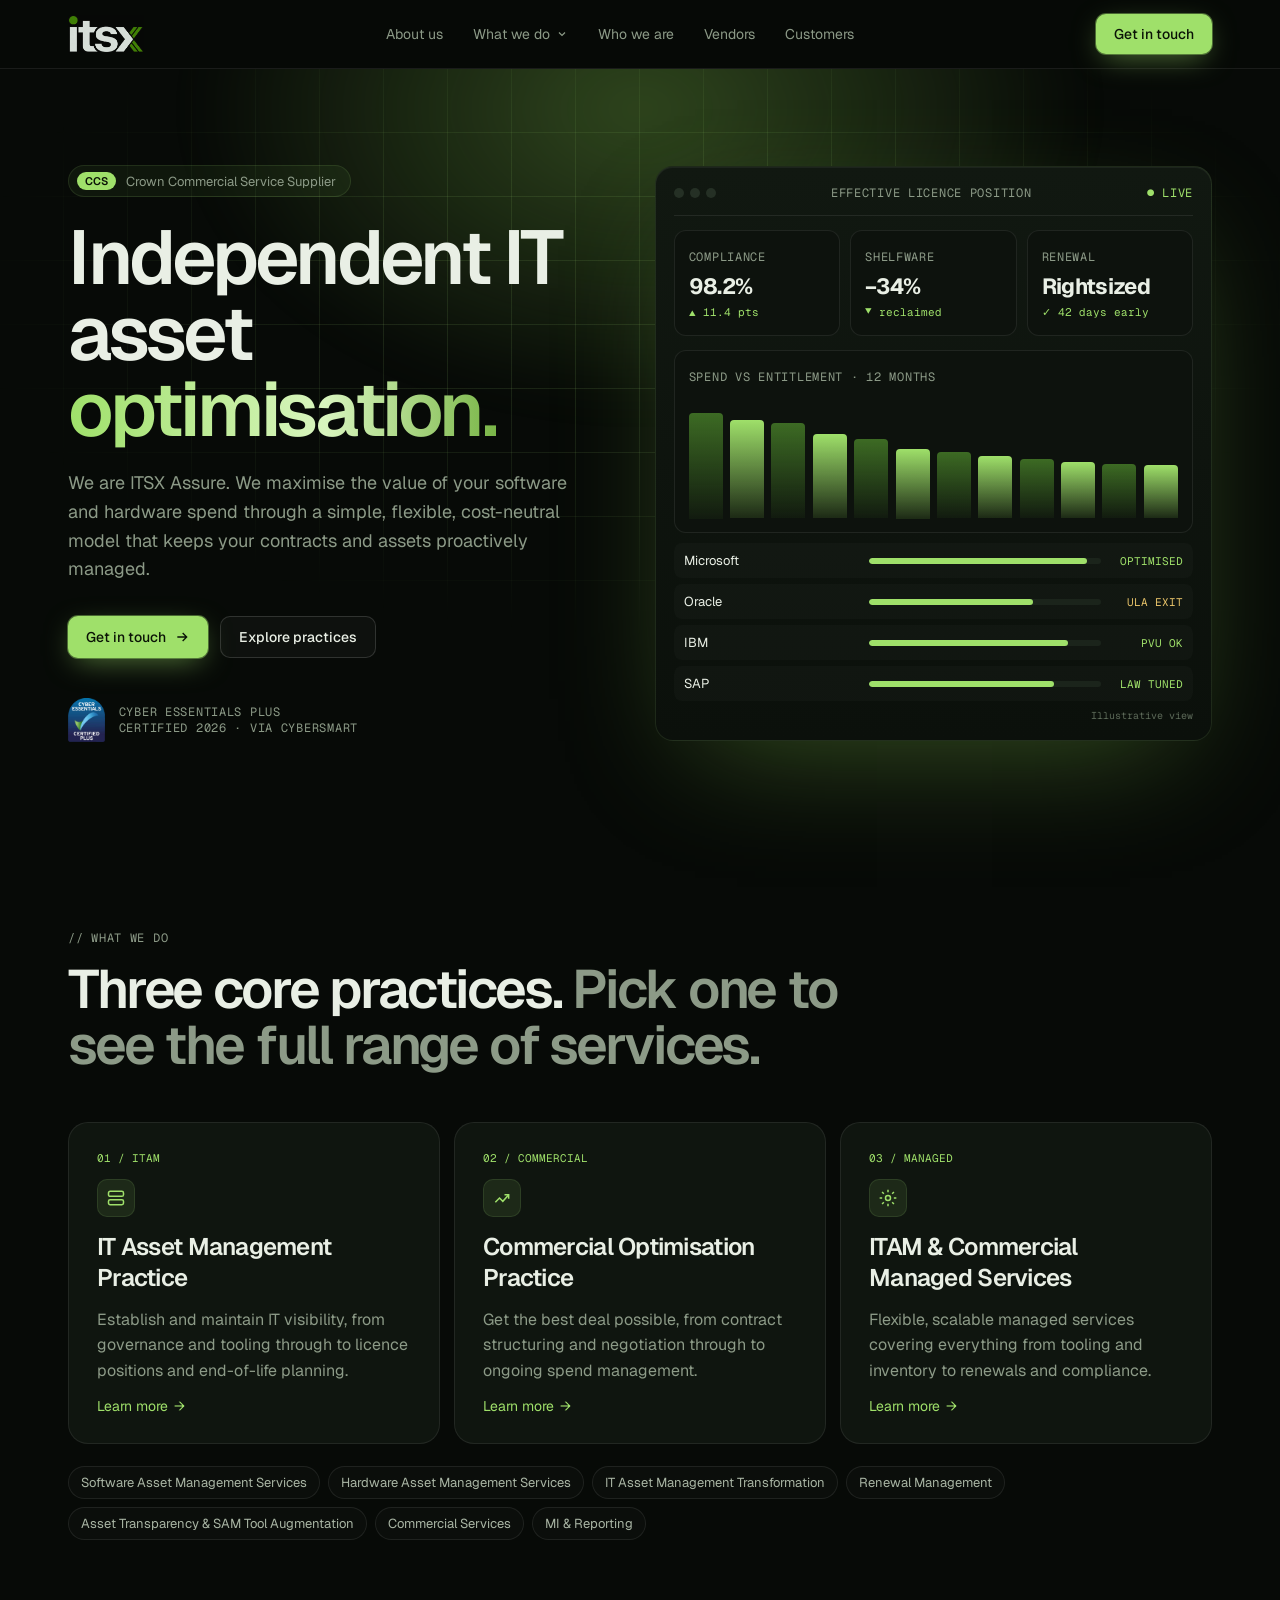
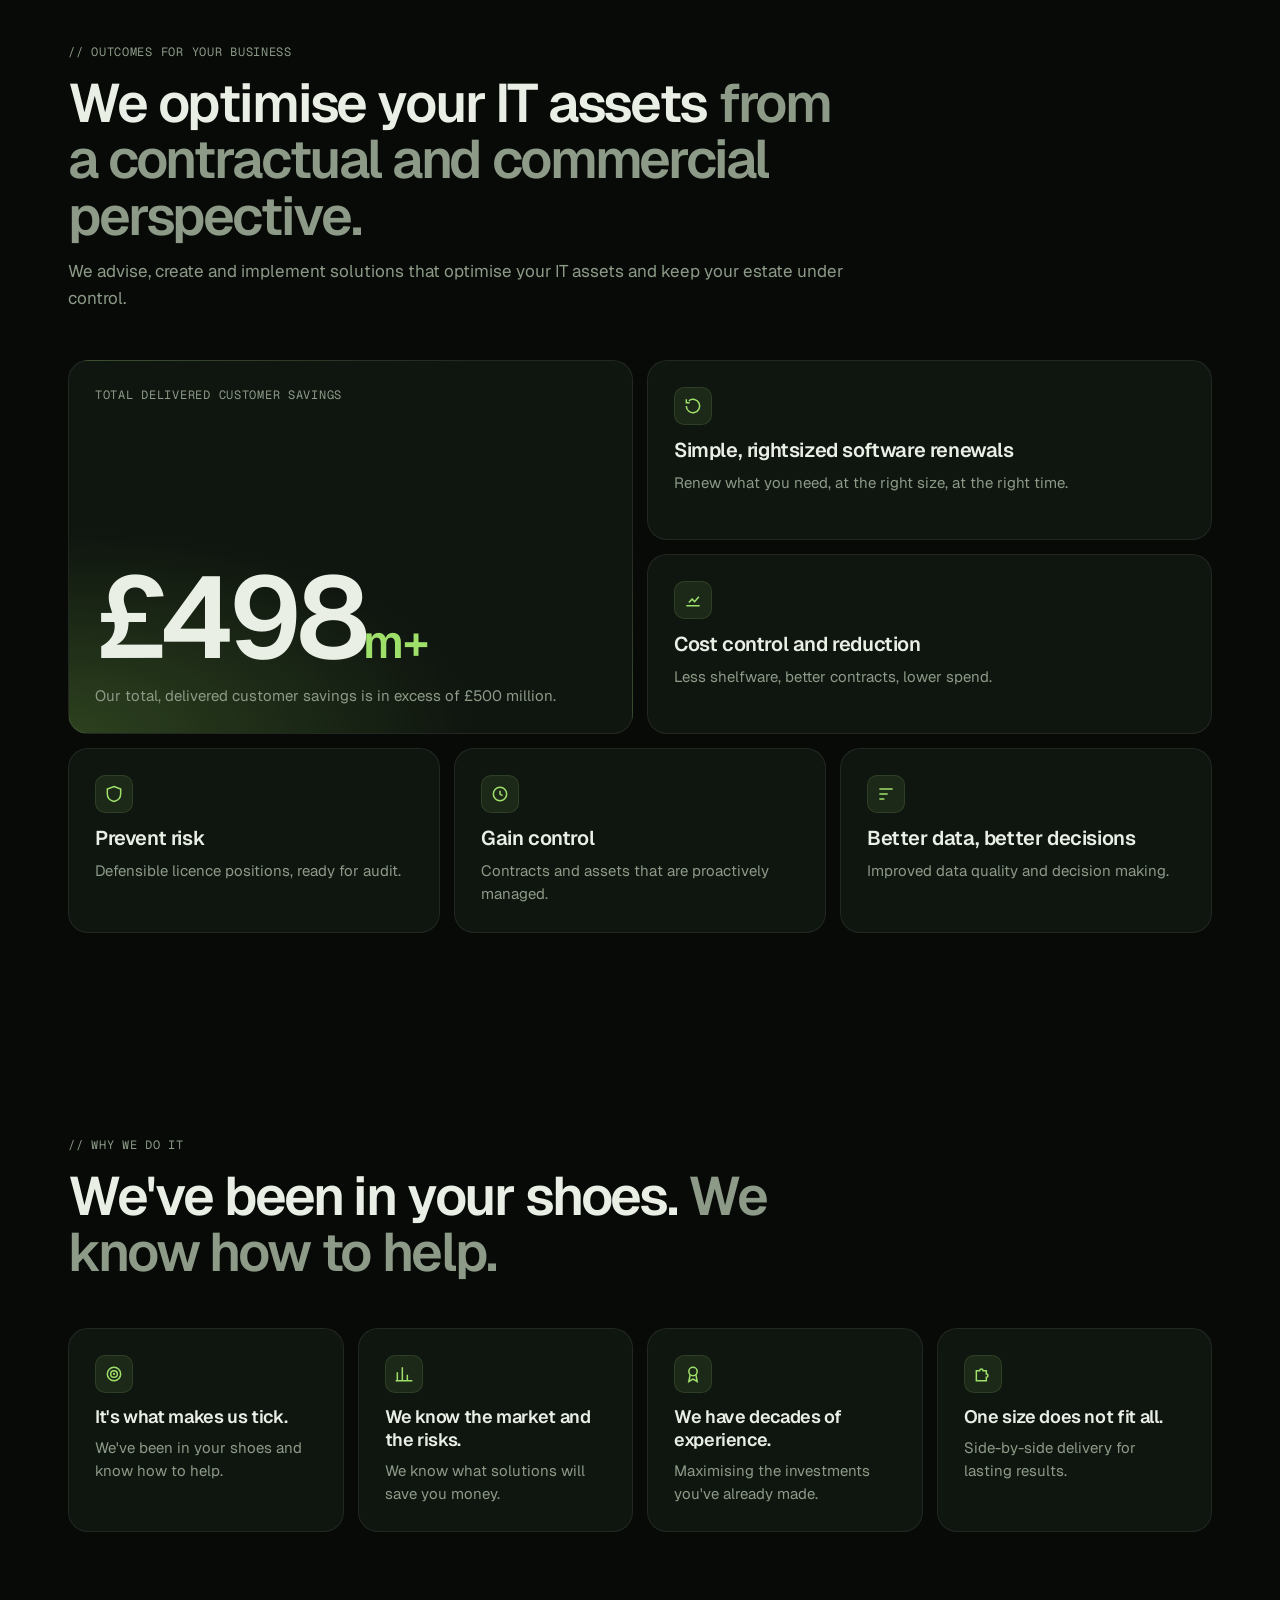
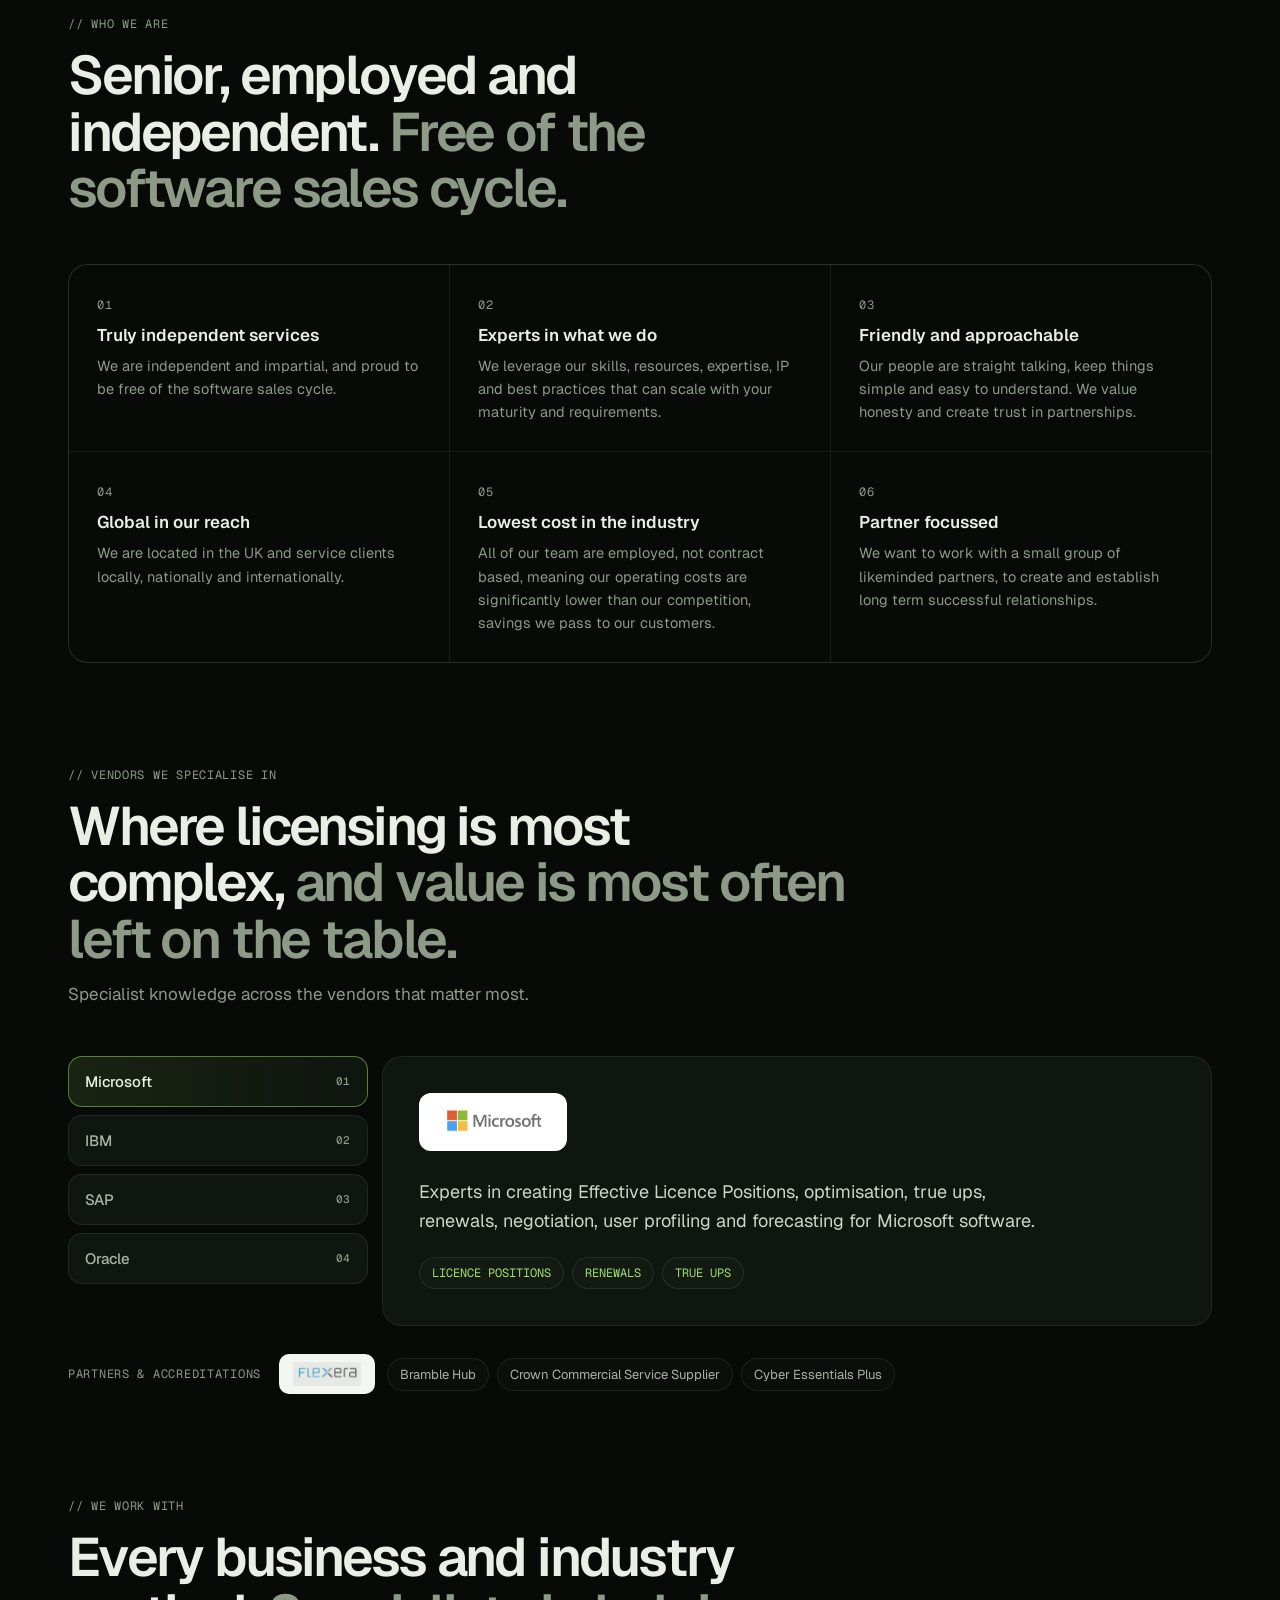
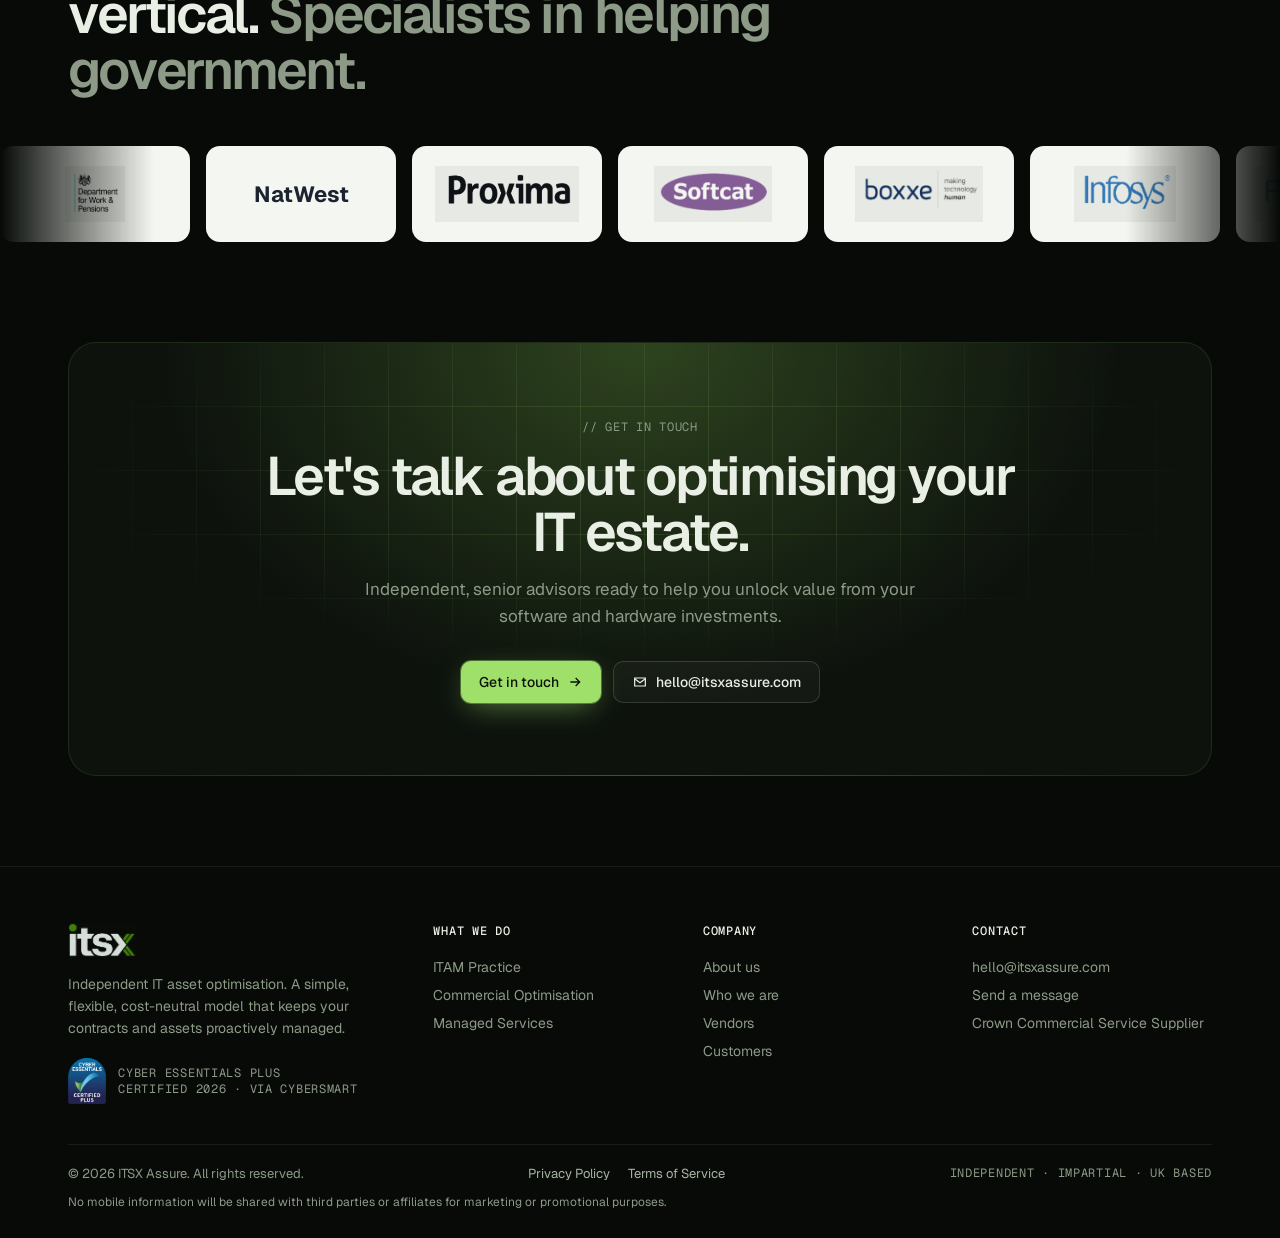
==== commit 478cfee8: "Add Privacy Policy and Terms of Service pages New privacy.html (UK GDPR / DPA 2018) and terms.html (" ====
--- a/index.html
+++ b/index.html
@@ -155,7 +155,7 @@
     <div><h4>Company</h4><a href="#about">About us</a><a href="#who">Who we are</a><a href="#vendors">Vendors</a><a href="#customers">Customers</a></div>
     <div><h4>Contact</h4><a href="mailto:hello@itsxassure.com">hello@itsxassure.com</a><a href="#contact" data-contact>Send a message</a><span style="display:block;padding:5px 0">Crown Commercial Service Supplier</span></div>
   </div>
-  <div class="foot-bottom"><span>© 2026 ITSX Assure. All rights reserved.</span><span class="mono">Independent · Impartial · UK based</span></div>
+  <div class="foot-bottom"><span>© 2026 ITSX Assure. All rights reserved.</span><span class="legal-links"><a href="privacy.html">Privacy Policy</a><a href="terms.html">Terms of Service</a></span><span class="mono">Independent · Impartial · UK based</span></div>
   <p class="foot-note">No mobile information will be shared with third parties or affiliates for marketing or promotional purposes.</p>
 </div></footer>
 
@@ -170,6 +170,7 @@
       <label class="field"><span>Email</span><input name="email" type="email" autocomplete="email" required></label>
       <label class="field"><span>Message</span><textarea name="message" required></textarea></label>
       <p class="form-error">Something went wrong sending your message. Please try again, or email us directly at <a href="mailto:hello@itsxassure.com">hello@itsxassure.com</a>.</p>
+      <p class="form-note">We will use your details only to respond to your enquiry. See our <a href="privacy.html">Privacy Policy</a>.</p>
       <button class="btn btn-primary" type="submit" style="width:100%;justify-content:center;padding:14px">Send message</button>
     </form>
     <div class="sent"><div class="tick">✓</div><h3>Message sent</h3><p>Thanks, we've received your message and will reply from hello@itsxassure.com shortly.</p><button class="btn btn-ghost" data-close>Close</button></div>
--- a/styles.css
+++ b/styles.css
@@ -279,3 +279,51 @@
   .kpis{grid-template-columns:1fr 1fr}
   .kpis .kpi:last-child{grid-column:span 2}
 }
+
+/* ---------- legal pages (privacy.html, terms.html) ---------- */
+.legal-links{display:flex;gap:18px;flex-wrap:wrap}
+.legal-links a{color:var(--muted-2);transition:color .2s}
+.legal-links a:hover{color:var(--lime)}
+.form-note{color:var(--muted);font-size:13px;line-height:1.5;margin:0 0 14px}
+.form-note a{color:var(--muted-2);text-decoration:underline}
+.form-note a:hover{color:var(--lime)}
+.legal-hero{position:relative;padding:84px 0 40px}
+.legal-hero .wrap{position:relative;z-index:1}
+.legal-hero h1{font-size:clamp(38px,5.4vw,66px);letter-spacing:-.045em;line-height:1.02;font-weight:600;margin:18px 0 18px}
+.legal-hero .lede{max-width:680px}
+.legal-meta{display:flex;flex-wrap:wrap;gap:10px 22px;font-family:var(--mono);font-size:12px;letter-spacing:.06em;text-transform:uppercase;color:var(--muted)}
+.legal-meta b{color:var(--text);font-weight:500}
+.legal{display:grid;grid-template-columns:250px minmax(0,1fr);gap:56px;align-items:start;padding-bottom:20px}
+.legal-toc{position:sticky;top:96px;display:flex;flex-direction:column;gap:2px;border-left:1px solid var(--line-2);padding-left:14px}
+.legal-toc a{display:flex;gap:10px;padding:6px 0;color:var(--muted);font-size:14px;line-height:1.35;transition:color .2s}
+.legal-toc a span{font-family:var(--mono);font-size:11px;color:var(--green);padding-top:2px}
+.legal-toc a:hover{color:var(--text)}
+.legal-body{max-width:780px;min-width:0}
+.legal-sec{padding:0 0 40px;margin:0 0 40px;border-bottom:1px solid var(--line-2);scroll-margin-top:96px}
+.legal-sec:last-child{border-bottom:0}
+.legal-sec h2{font-size:clamp(24px,2.6vw,30px);letter-spacing:-.03em;line-height:1.15;margin:0 0 18px;display:flex;gap:14px;align-items:baseline}
+.legal-sec h2 .num{font-family:var(--mono);font-size:13px;color:var(--lime);letter-spacing:.04em;font-weight:400}
+.legal-sec p,.legal-sec li,.legal-sec td,.legal-sec dd{color:var(--muted-2);font-size:16px;line-height:1.7}
+.legal-sec p{margin:0 0 14px}
+.legal-sec b{color:var(--text);font-weight:600}
+.legal-sec a{color:var(--lime);text-decoration:underline;text-underline-offset:3px}
+.legal-sec ul{margin:0 0 16px;padding-left:20px}
+.legal-sec li{margin:0 0 6px}
+.legal-sec li::marker{color:var(--green)}
+.legal-sec .facts{display:grid;grid-template-columns:170px minmax(0,1fr);gap:10px 20px;margin:4px 0 18px;padding:18px 20px;background:var(--card);border:1px solid var(--line);border-radius:14px}
+.legal-sec .facts dt{font-family:var(--mono);font-size:11.5px;letter-spacing:.06em;text-transform:uppercase;color:var(--muted);padding-top:4px}
+.legal-sec .facts dd{margin:0;color:var(--text)}
+.legal-sec .table-wrap{overflow-x:auto;margin:4px 0 16px;border:1px solid var(--line);border-radius:14px}
+.legal-sec table{width:100%;border-collapse:collapse;min-width:520px}
+.legal-sec th{text-align:left;font-family:var(--mono);font-size:11.5px;font-weight:500;letter-spacing:.06em;text-transform:uppercase;color:var(--muted);background:var(--card);padding:12px 16px;border-bottom:1px solid var(--line)}
+.legal-sec td{padding:12px 16px;border-bottom:1px solid var(--line-2);vertical-align:top;font-size:15px}
+.legal-sec tr:last-child td{border-bottom:0}
+@media (max-width:960px){
+  .legal{grid-template-columns:1fr;gap:28px}
+  .legal-toc{position:static;border-left:0;padding:16px 18px;background:var(--card);border:1px solid var(--line);border-radius:14px}
+  .legal-hero{padding:56px 0 28px}
+}
+@media (max-width:560px){
+  .legal-sec .facts{grid-template-columns:1fr;gap:2px}
+  .legal-sec .facts dd{margin-bottom:10px}
+}
